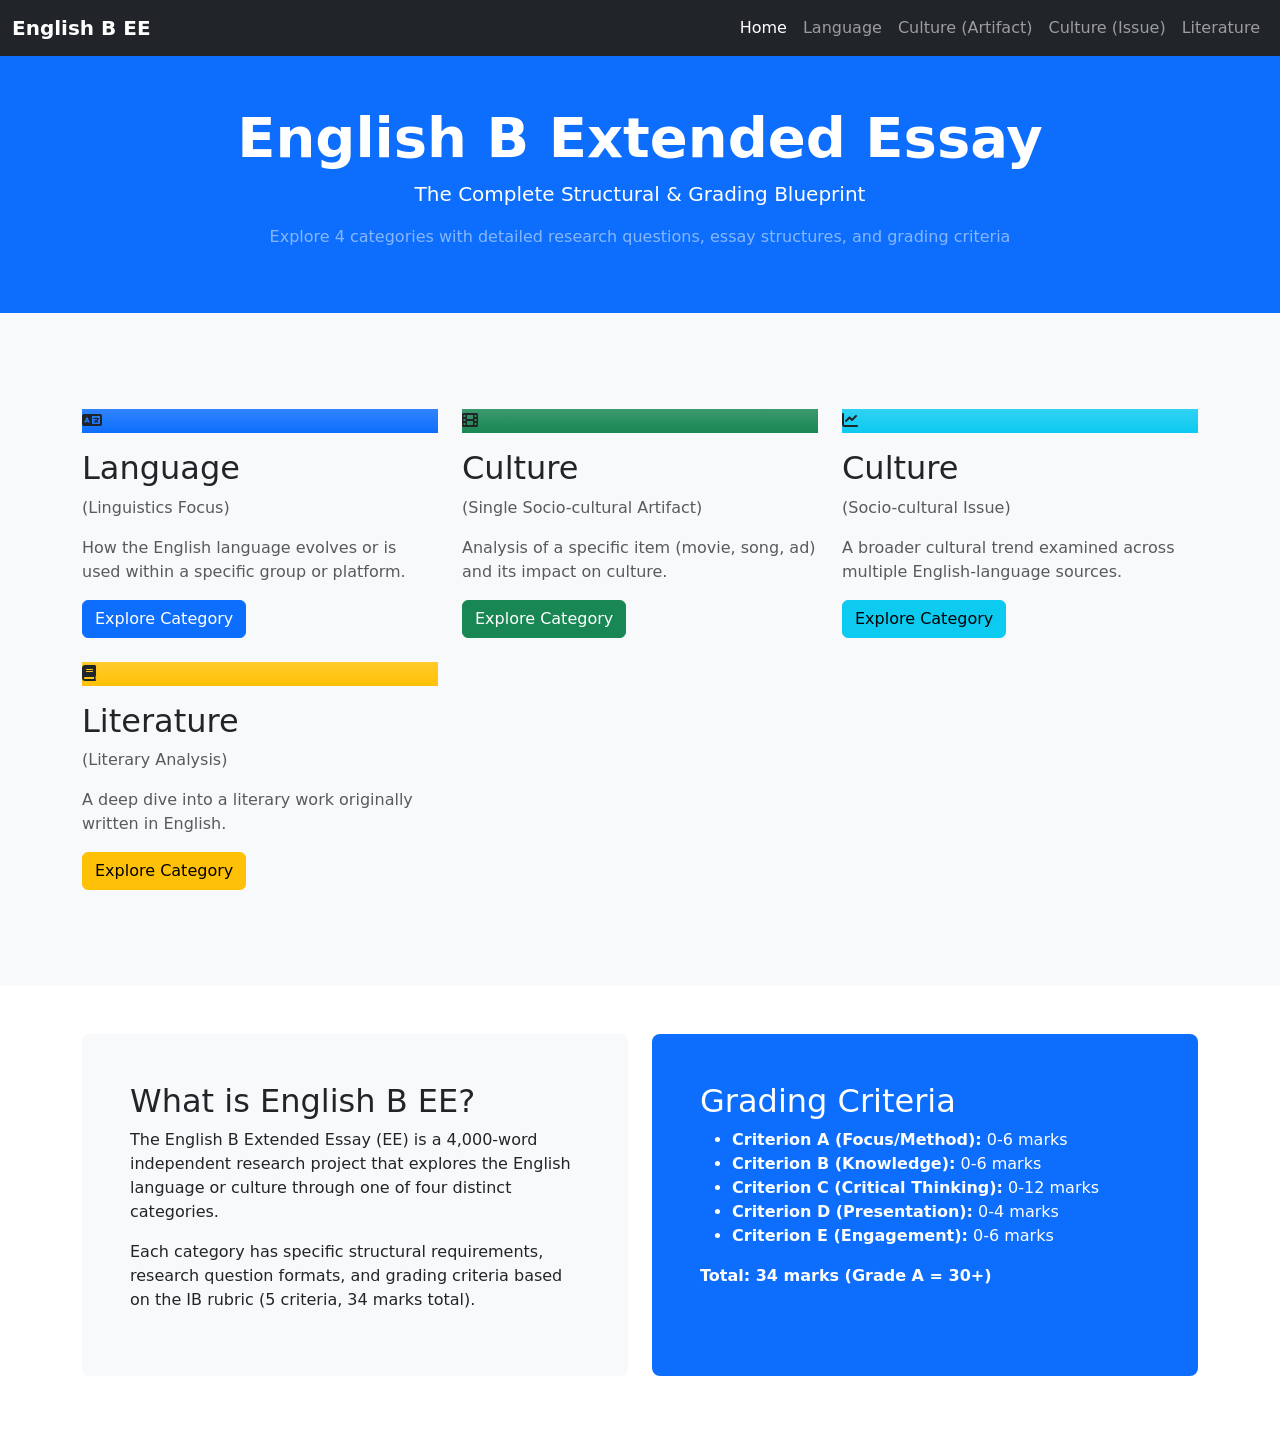
==== templates/index.html @ 12790756 "updated" ====
<!doctype html>
<html lang="en">
<head>
    <meta charset="utf-8">
    <meta name="viewport" content="width=device-width, initial-scale=1">
    <title>English B EE - Study Guide</title>
    <link href="https://cdn.jsdelivr.net/npm/bootstrap@5.0.2/dist/css/bootstrap.min.css" rel="stylesheet">
    <link rel="stylesheet" href="https://cdnjs.cloudflare.com/ajax/libs/font-awesome/6.0.0/css/all.min.css">
    <link rel="stylesheet" href="styles.css">
</head>
<body>

<!-- Navigation -->
<nav class="navbar navbar-expand-lg navbar-dark bg-dark sticky-top">
  <div class="container-fluid">
    <a class="navbar-brand" href="index.html"><strong>English B EE</strong></a>
    <button class="navbar-toggler" type="button" data-bs-toggle="collapse" data-bs-target="#navbarNav">
      <span class="navbar-toggler-icon"></span>
    </button>
    <div class="collapse navbar-collapse" id="navbarNav">
      <ul class="navbar-nav ms-auto">
        <li class="nav-item"><a class="nav-link active" href="index.html">Home</a></li>
        <li class="nav-item"><a class="nav-link" href="language.html">Language</a></li>
        <li class="nav-item"><a class="nav-link" href="culture-artifact.html">Culture (Artifact)</a></li>
        <li class="nav-item"><a class="nav-link" href="culture-issue.html">Culture (Issue)</a></li>
        <li class="nav-item"><a class="nav-link" href="literature.html">Literature</a></li>
      </ul>
    </div>
  </div>
</nav>

<!-- Hero Section -->
<section class="py-5 text-center bg-primary text-white">
  <div class="container">
    <h1 class="display-4 fw-bold">English B Extended Essay</h1>
    <p class="lead">The Complete Structural & Grading Blueprint</p>
    <p class="text-white-50">Explore 4 categories with detailed research questions, essay structures, and grading criteria</p>
  </div>
</section>

<!-- Features Section -->
<section class="py-5 bg-light">
  <div class="container">
    <div class="row g-4 py-5 row-cols-1 row-cols-lg-3">
      <!-- Language Card -->
      <div class="feature-card col">
        <div class="feature-icon bg-primary bg-gradient mb-3">
          <i class="fas fa-language"></i>
        </div>
        <h3 class="fs-2 text-dark">Language</h3>
        <p class="text-muted">(Linguistics Focus)</p>
        <p class="text-muted">How the English language evolves or is used within a specific group or platform.</p>
        <a href="language.html" class="btn btn-primary">Explore Category</a>
      </div>

      <!-- Culture Artifact Card -->
      <div class="feature-card col">
        <div class="feature-icon bg-success bg-gradient mb-3">
          <i class="fas fa-film"></i>
        </div>
        <h3 class="fs-2 text-dark">Culture</h3>
        <p class="text-muted">(Single Socio-cultural Artifact)</p>
        <p class="text-muted">Analysis of a specific item (movie, song, ad) and its impact on culture.</p>
        <a href="culture-artifact.html" class="btn btn-success">Explore Category</a>
      </div>

      <!-- Culture Issue Card -->
      <div class="feature-card col">
        <div class="feature-icon bg-info bg-gradient mb-3">
          <i class="fas fa-chart-line"></i>
        </div>
        <h3 class="fs-2 text-dark">Culture</h3>
        <p class="text-muted">(Socio-cultural Issue)</p>
        <p class="text-muted">A broader cultural trend examined across multiple English-language sources.</p>
        <a href="culture-issue.html" class="btn btn-info">Explore Category</a>
      </div>

      <!-- Literature Card -->
      <div class="feature-card col">
        <div class="feature-icon bg-warning bg-gradient mb-3">
          <i class="fas fa-book"></i>
        </div>
        <h3 class="fs-2 text-dark">Literature</h3>
        <p class="text-muted">(Literary Analysis)</p>
        <p class="text-muted">A deep dive into a literary work originally written in English.</p>
        <a href="literature.html" class="btn btn-warning">Explore Category</a>
      </div>
    </div>
  </div>
</section>

<!-- Info Section -->
<section class="py-5">
  <div class="container">
    <div class="row align-items-md-stretch">
      <div class="col-md-6 mb-4">
        <div class="h-100 p-5 bg-light rounded-3">
          <h2>What is English B EE?</h2>
          <p>The English B Extended Essay (EE) is a 4,000-word independent research project that explores the English language or culture through one of four distinct categories.</p>
          <p>Each category has specific structural requirements, research question formats, and grading criteria based on the IB rubric (5 criteria, 34 marks total).</p>
        </div>
      </div>
      <div class="col-md-6 mb-4">
        <div class="h-100 p-5 bg-primary text-white rounded-3">
          <h2>Grading Criteria</h2>
          <ul>
            <li><strong>Criterion A (Focus/Method):</strong> 0-6 marks</li>
            <li><strong>Criterion B (Knowledge):</strong> 0-6 marks</li>
            <li><strong>Criterion C (Critical Thinking):</strong> 0-12 marks</li>
            <li><strong>Criterion D (Presentation):</strong> 0-4 marks</li>
            <li><strong>Criterion E (Engagement):</strong> 0-6 marks</li>
          </ul>
          <p class="mt-3"><strong>Total: 34 marks (Grade A = 30+)</strong></p>
        </div>
      </div>
    </div>
  </div>
</section>

<script src="https://cdn.jsdelivr.net/npm/bootstrap@5.0.2/dist/js/bootstrap.bundle.min.js"></script>
</body>
</html>
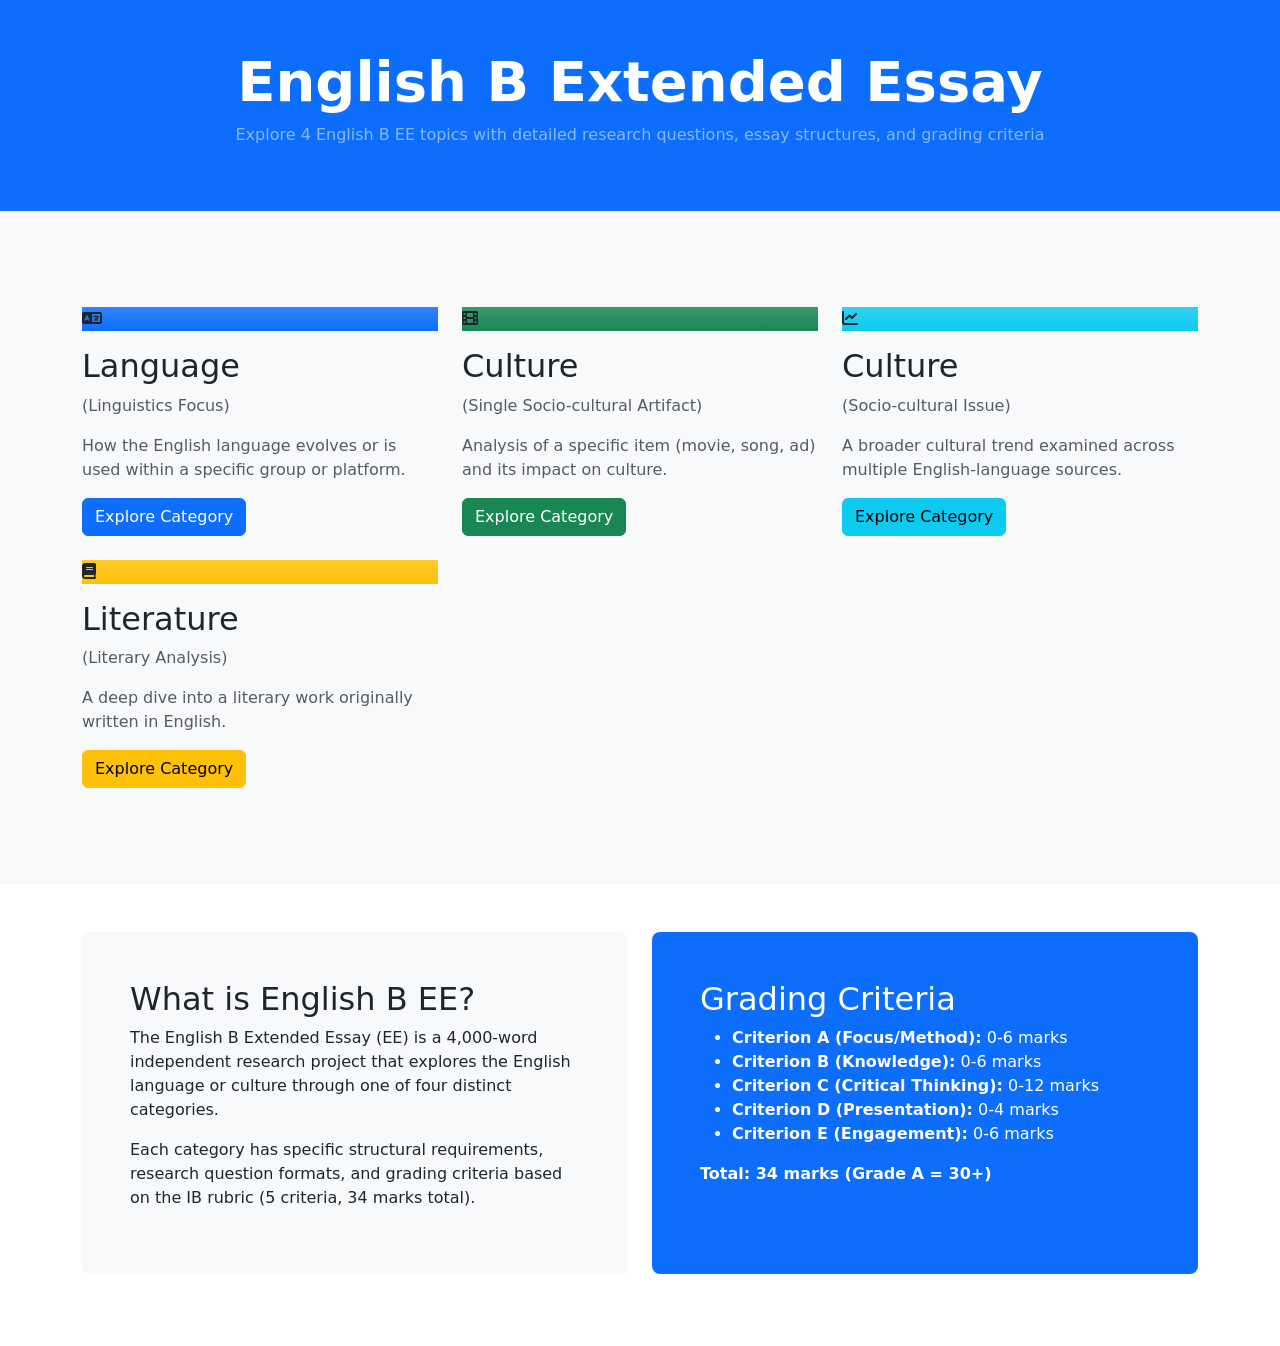
==== commit 3821cb83: "updated" ====
--- a/templates/index.html
+++ b/templates/index.html
@@ -10,31 +10,11 @@
 </head>
 <body>
 
-<!-- Navigation -->
-<nav class="navbar navbar-expand-lg navbar-dark bg-dark sticky-top">
-  <div class="container-fluid">
-    <a class="navbar-brand" href="index.html"><strong>English B EE</strong></a>
-    <button class="navbar-toggler" type="button" data-bs-toggle="collapse" data-bs-target="#navbarNav">
-      <span class="navbar-toggler-icon"></span>
-    </button>
-    <div class="collapse navbar-collapse" id="navbarNav">
-      <ul class="navbar-nav ms-auto">
-        <li class="nav-item"><a class="nav-link active" href="index.html">Home</a></li>
-        <li class="nav-item"><a class="nav-link" href="language.html">Language</a></li>
-        <li class="nav-item"><a class="nav-link" href="culture-artifact.html">Culture (Artifact)</a></li>
-        <li class="nav-item"><a class="nav-link" href="culture-issue.html">Culture (Issue)</a></li>
-        <li class="nav-item"><a class="nav-link" href="literature.html">Literature</a></li>
-      </ul>
-    </div>
-  </div>
-</nav>
-
 <!-- Hero Section -->
 <section class="py-5 text-center bg-primary text-white">
   <div class="container">
     <h1 class="display-4 fw-bold">English B Extended Essay</h1>
-    <p class="lead">The Complete Structural & Grading Blueprint</p>
-    <p class="text-white-50">Explore 4 categories with detailed research questions, essay structures, and grading criteria</p>
+    <p class="text-white-50">Explore 4 English B EE topics with detailed research questions, essay structures, and grading criteria</p>
   </div>
 </section>
 
